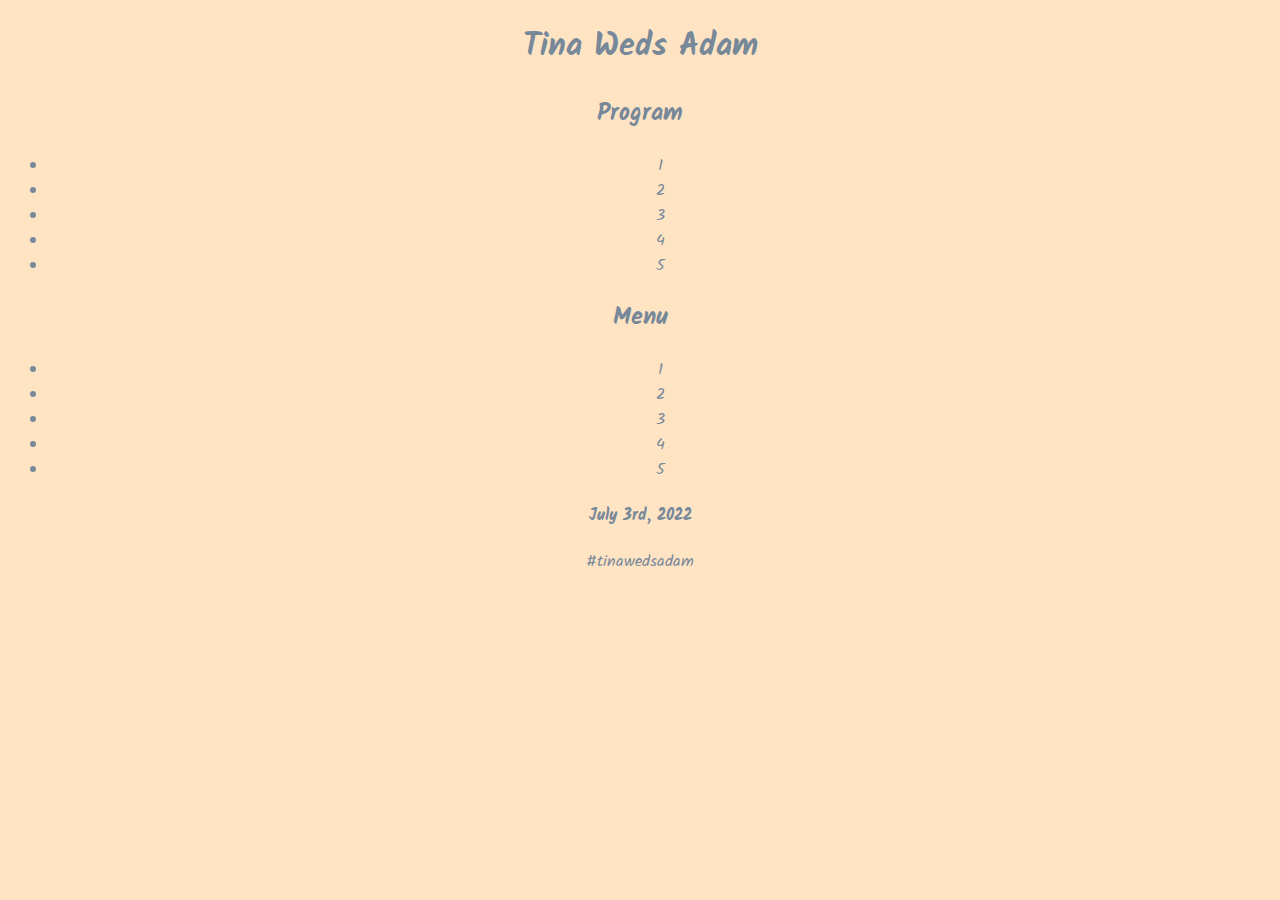
==== index.html @ 480d2d71 "init" ====
<!DOCTYPE html>
<html lang="en">
<head>
    <meta charset="UTF-8">
    <meta http-equiv="X-UA-Compatible" content="IE=edge">
    <meta name="viewport" content="width=device-width, initial-scale=1.0">
    <title>Event Details | Tina Weds Adam</title>
    <link rel="stylesheet" href="style.css">
</head>
<body>
    <header>
        <h1>Tina Weds Adam</h1>
    </header>
    <main>
        <div>
            <h2>Program</h2>
            <div>
                <ul>
                    <li>1</li>
                    <li>2</li>
                    <li>3</li>
                    <li>4</li>
                    <li>5</li>
                </ul>
            </div>
        </div>
        <div>
            <h2>Menu</h2>
            <div>
                <ul>
                    <li>1</li>
                    <li>2</li>
                    <li>3</li>
                    <li>4</li>
                    <li>5</li>
                </ul>
            </div>
        </div>
    </main>
    <footer>
        <h4>July 3rd, 2022</h4>
        #tinawedsadam
        <script src="script.js"></script>
    </footer>
</body>
</html>
---- style.css ----
@import url('https://fonts.googleapis.com/css2?family=Kalam&family=Parisienne&family=Ubuntu&display=swap');

body {
    font-family: 'Kalam', cursive;
    background-color: bisque;
    color: lightslategray;
    text-align: center;
}
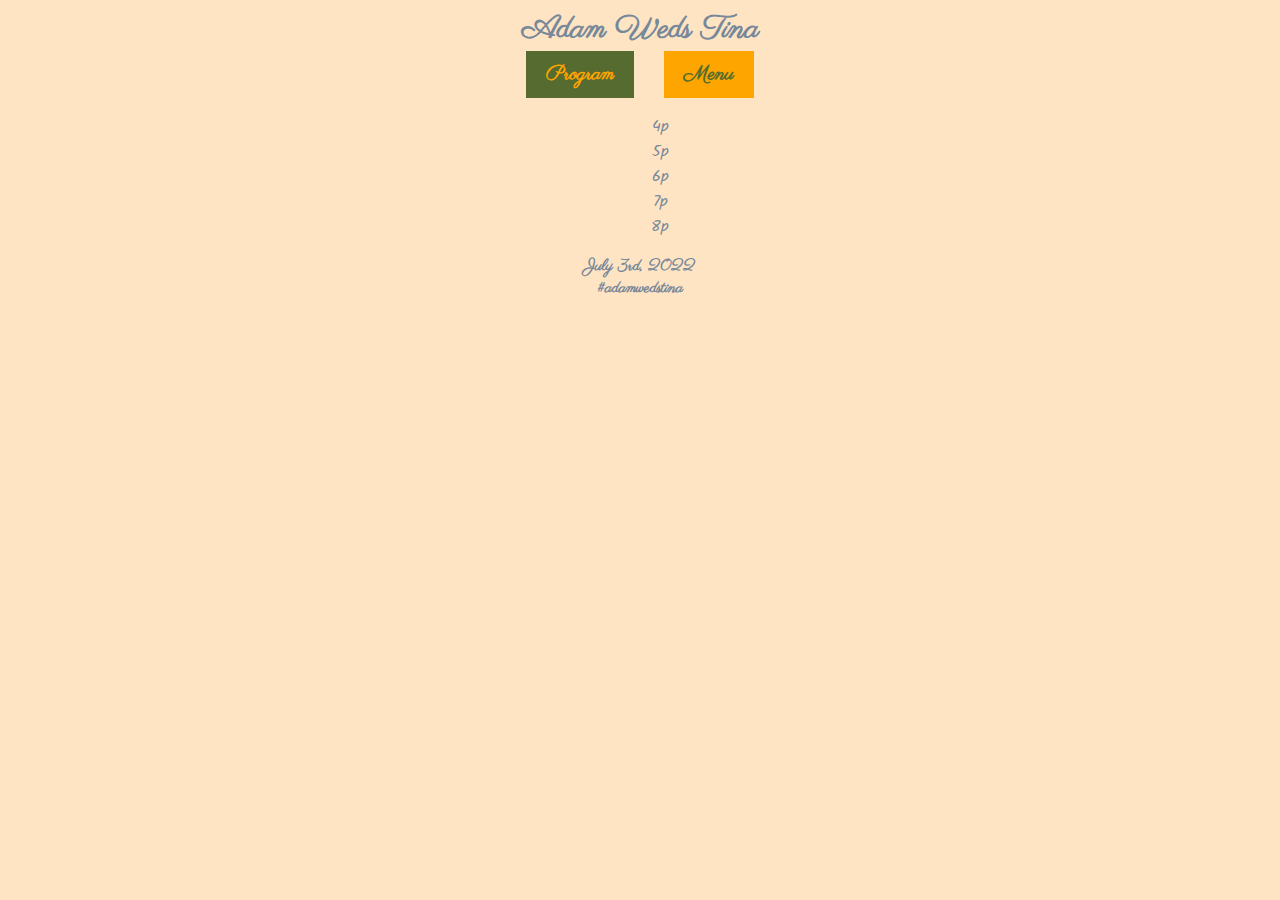
==== commit c34bcab1: "add structure & functionality" ====
--- a/index.html
+++ b/index.html
@@ -4,42 +4,40 @@
     <meta charset="UTF-8">
     <meta http-equiv="X-UA-Compatible" content="IE=edge">
     <meta name="viewport" content="width=device-width, initial-scale=1.0">
-    <title>Event Details | Tina Weds Adam</title>
+    <title>Event Details | Adam Weds Tina</title>
     <link rel="stylesheet" href="style.css">
 </head>
 <body>
     <header>
-        <h1>Tina Weds Adam</h1>
+        <h1>Adam Weds Tina</h1>
     </header>
     <main>
-        <div>
-            <h2>Program</h2>
-            <div>
+        <div class="nav-btns">
+            <h2 class="nav program-header active">Program</h2>
+            <h2 class="nav menu-header">Menu</h2>
+        </div>
+        <div class="lists">
+            <div class="list program-list active">
                 <ul>
-                    <li>1</li>
-                    <li>2</li>
-                    <li>3</li>
-                    <li>4</li>
-                    <li>5</li>
+                    <li>4p</li>
+                    <li>5p</li>
+                    <li>6p</li>
+                    <li>7p</li>
+                    <li>8p</li>
                 </ul>
             </div>
-        </div>
-        <div>
-            <h2>Menu</h2>
-            <div>
+            <div class="list menu-list">
                 <ul>
-                    <li>1</li>
-                    <li>2</li>
-                    <li>3</li>
-                    <li>4</li>
-                    <li>5</li>
+                    <li>Appetizers</li>
+                    <li>Main Course</li>
+                    <li>Desserts</li>
                 </ul>
             </div>
         </div>
     </main>
     <footer>
         <h4>July 3rd, 2022</h4>
-        #tinawedsadam
+        <h4>#adamwedstina</h4>
         <script src="script.js"></script>
     </footer>
 </body>
--- a/style.css
+++ b/style.css
@@ -5,4 +5,50 @@
     background-color: bisque;
     color: lightslategray;
     text-align: center;
+}
+
+h1, h2, h3, h4 {
+    font-family: 'Parisienne', cursive;
+    padding: 0;
+    margin: 0;
+    user-select: none;
+}
+
+h2 {
+    background-color: orange;
+    color: darkolivegreen;
+    font-size: 20px;
+    padding: 10px 20px;
+}
+
+h2.active {
+    background-color: darkolivegreen;
+    color: orange;
+}
+
+ul {
+    list-style: none;
+}
+
+.nav-btns {
+    display: flex;
+    justify-content: center;
+    align-items: center;
+    gap: 30px;
+}
+
+.nav {
+    cursor: pointer;
+}
+
+.lists {
+    position: relative;
+}
+
+.list {
+    display: none;
+}
+
+.list.active {
+    display: block;
 }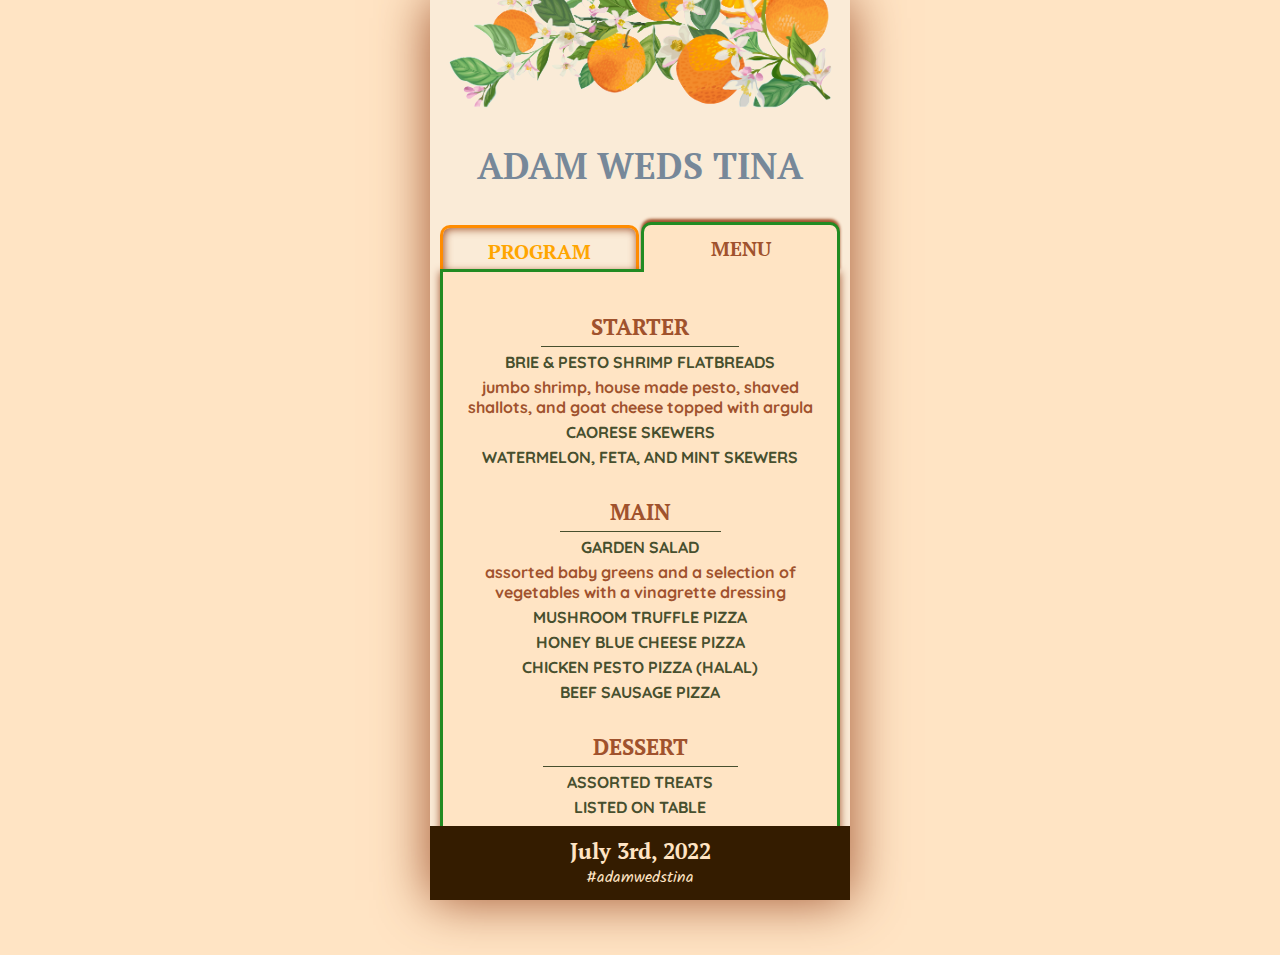
==== commit 88a5a978: "update styles & menu content" ====
--- a/index.html
+++ b/index.html
@@ -9,15 +9,16 @@
 </head>
 <body>
     <header>
+        <div class="header-img"></div>
         <h1>Adam Weds Tina</h1>
     </header>
     <main>
         <div class="nav-btns">
-            <h2 class="nav program-header active">Program</h2>
-            <h2 class="nav menu-header">Menu</h2>
+            <h2 class="nav program-header">Program</h2>
+            <h2 class="nav menu-header active">Menu</h2>
         </div>
         <div class="lists">
-            <div class="list program-list active">
+            <div class="list program-list">
                 <ul>
                     <li>4p</li>
                     <li>5p</li>
@@ -26,18 +27,36 @@
                     <li>8p</li>
                 </ul>
             </div>
-            <div class="list menu-list">
+            <div class="list menu-list active">
                 <ul>
-                    <li>Appetizers</li>
-                    <li>Main Course</li>
-                    <li>Desserts</li>
+                    <li>
+                        <h2 class="category first">Starter</h2>
+                        <h3 class="food">Brie & pesto shrimp flatbreads</h3>
+                        <h3 class="food-description">jumbo shrimp, house made pesto, shaved shallots, and goat cheese topped with argula</h3>
+                        <h3 class="food">Caorese skewers</h3>
+                        <h3 class="food">watermelon, feta, and mint skewers</h3>
+                    </li>
+                    <li>
+                        <h2 class="category">Main</h2>
+                        <h3 class="food">Garden salad</h3>
+                        <h3 class="food-description">assorted baby greens and a selection of vegetables with a vinagrette dressing</h3>
+                        <h3 class="food">Mushroom Truffle Pizza</h3>
+                        <h3 class="food">Honey Blue Cheese pizza</h3>
+                        <h3 class="food">chicken pesto Pizza (Halal)</h3>
+                        <h3 class="food">Beef Sausage Pizza</h3>
+                    </li>
+                    <li>
+                        <h2 class="category">Dessert</h2>
+                        <h3 class="food">Assorted treats</h3>
+                        <h3 class="food">listed on table</h3>
+                    </li>
                 </ul>
             </div>
         </div>
     </main>
     <footer>
         <h4>July 3rd, 2022</h4>
-        <h4>#adamwedstina</h4>
+        <p>#adamwedstina</p>
         <script src="script.js"></script>
     </footer>
 </body>
--- a/style.css
+++ b/style.css
@@ -1,54 +1,173 @@
-@import url('https://fonts.googleapis.com/css2?family=Kalam&family=Parisienne&family=Ubuntu&display=swap');
+@import url('https://fonts.googleapis.com/css2?family=Kalam&family=PT+Serif&family=Quicksand:wght@300&display=swap');
+
+:root {
+    --page-bg: bisque;
+    --body-bg: antiquewhite;
+    --page-shadow: sienna;
+    --main-text: lightslategray;
+    --dark-text: #474F2E;
+    --active-card: forestgreen;
+    --active-card-bg: bisque;
+    --active-text: sienna;
+    --inactive-card: darkorange;
+    --inactive-text: orange;
+    --footer-bg: #341C00;
+}
+
+html {
+    font-family: 'Kalam', cursive;
+    background-color: var(--page-bg);
+    color: var(--main-text);
+    text-align: center;
+    margin: 0;
+    padding: 0;
+}
 
 body {
-    font-family: 'Kalam', cursive;
-    background-color: bisque;
-    color: lightslategray;
-    text-align: center;
+    background-color: var(--body-bg);
+    /* background-image: url('./img/paper1.jpg');
+    background-blend-mode: luminosity; */
+    box-sizing: border-box;
+    max-width: 420px;
+    height: 100vh;
+    margin: auto;
+    padding: 0 10px 100px;
+    box-shadow: 0 0 50px var(--page-shadow);
+}
+
+.header-img {
+    aspect-ratio: 2.32;
+    max-width: 420px;
+    background-color: var(--body-bg);
+    background-image: url(./img/orange-branch.png);
+    background-repeat: no-repeat;
+    background-size: cover;
+    background-blend-mode: darken;
+    position: relative;
+    top: -60px;
 }
 
 h1, h2, h3, h4 {
-    font-family: 'Parisienne', cursive;
+    font-family: 'PT Serif', serif;
+    text-transform: uppercase;
     padding: 0;
     margin: 0;
     user-select: none;
 }
 
-h2 {
-    background-color: orange;
-    color: darkolivegreen;
+h1 {
+    font-size: 36px;
+    position: relative;
+    top: -30px;
+}
+
+h2.nav {
+    border: 3px solid var(--inactive-card);
+    background-color: var(--body-bg);
+    border-bottom: none;
+    color: var(--inactive-text);
     font-size: 20px;
     padding: 10px 20px;
+    border-radius: 10px 10px 0 0;
+    box-shadow: 1px 1px 9px var(--page-shadow) inset;
+    cursor: pointer;
+    width: 50%;
 }
 
-h2.active {
-    background-color: darkolivegreen;
-    color: orange;
+h2.nav.active {
+    border: 3px solid var(--active-card);
+    border-bottom: none;
+    background-color: var(--active-card-bg);
+    color: var(--active-text);
+    box-shadow: 0px -3px 3px var(--page-shadow);
+    position: relative;
+    top: -3px;
+    z-index: 1;
+}
+
+h2.category {
+    color: var(--active-text);
+    font-size: 22px;
+    border-bottom: 1px solid var(--dark-text);
+    margin-bottom: 5px;
+    width: fit-content;
+    padding: 5px 50px;
+    margin: 25px auto 5px;
+}
+
+h2.category.first {
+    margin-top: 5px;
+}
+
+h3 {
+    font-family: 'Quicksand', sans-serif;
+    font-size: 16px;
+    margin-bottom: 5px;
+}
+
+.food {
+    color: var(--dark-text);
+}
+
+.food-description {
+    text-transform: lowercase;
+}
+
+h4 {
+    font-family: 'PT Serif', serif;;
+    font-size: 22px;
+    text-transform: unset;
+}
+
+p {
+    margin: 0;
+    padding: 0;
 }
 
 ul {
     list-style: none;
+    margin: 0;
+    padding: 0;
 }
 
 .nav-btns {
     display: flex;
     justify-content: center;
     align-items: center;
-    gap: 30px;
-}
-
-.nav {
-    cursor: pointer;
+    gap: 2px;
+    position: relative;
+    top: 6px;
 }
 
 .lists {
     position: relative;
+    padding-bottom: 100px;
 }
 
 .list {
     display: none;
+    border: 3px solid var(--active-card);
+    border-radius: 0 0 20px 20px;
+    background-color: var(--active-card-bg);
+    color: var(--active-text);
+    padding: 30px 10px;
+    box-shadow: 0px 3px 9px var(--page-shadow);
 }
 
 .list.active {
     display: block;
+}
+
+footer {
+    display: flex;
+    flex-direction: column;
+    align-items: center;
+    justify-content: center;
+    width: 420px;
+    background-color: var(--footer-bg);
+    color: var(--active-card-bg);
+    position: fixed;
+    bottom: 0px;
+    left: calc(50vw - (420px/2));
+    padding: 10px 0;
 }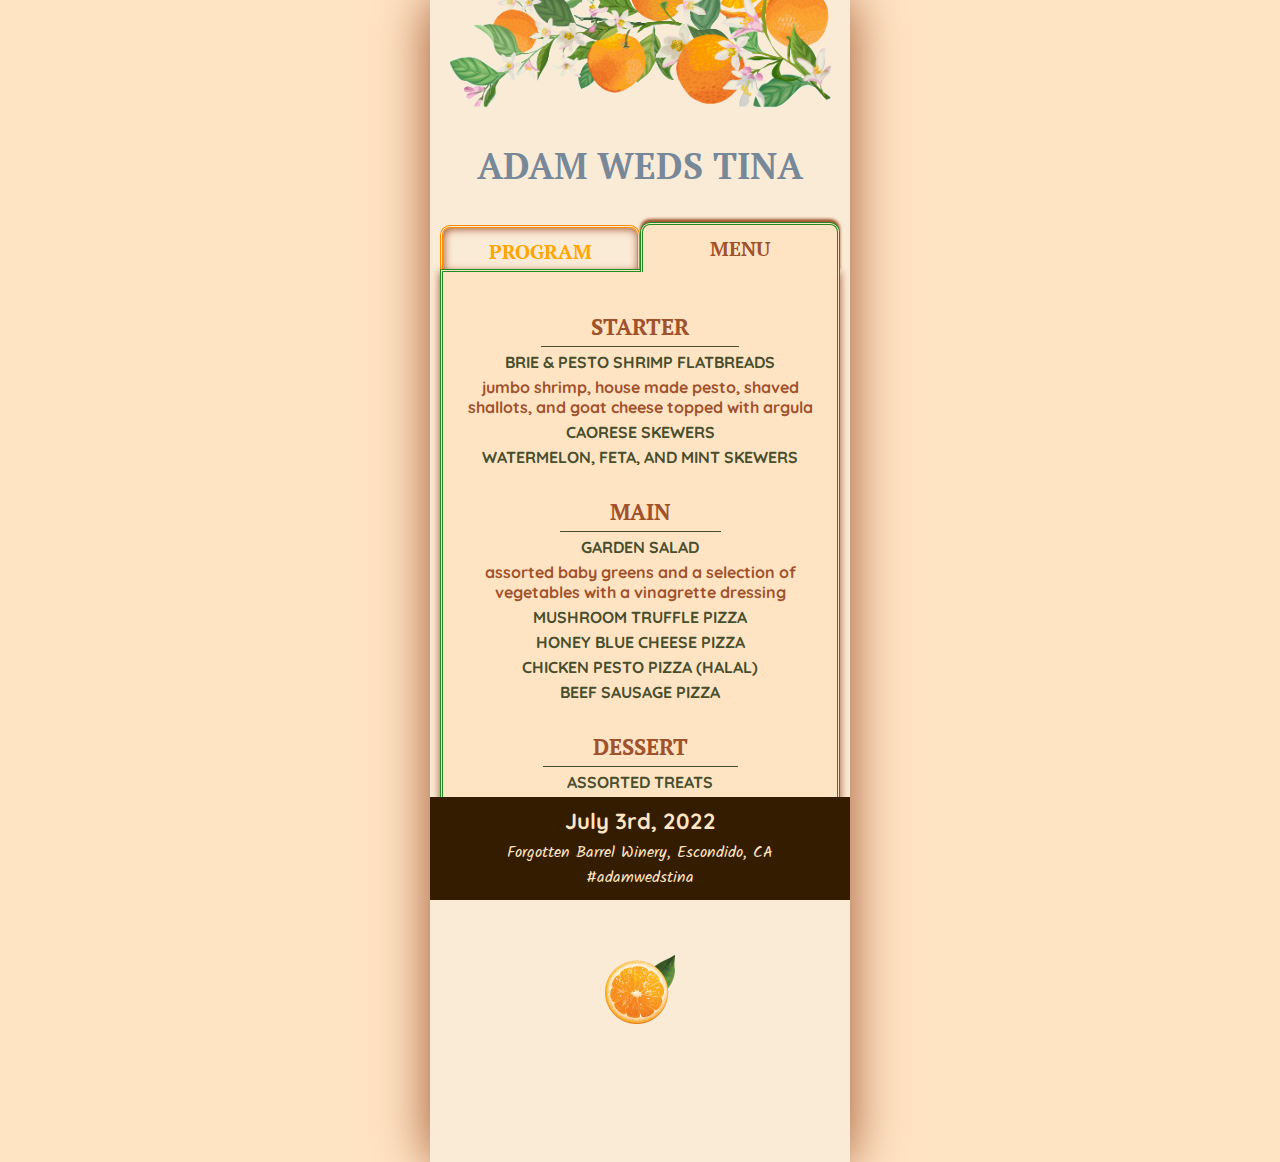
==== commit b91faae2: "update program styles+" ====
--- a/index.html
+++ b/index.html
@@ -20,11 +20,26 @@
         <div class="lists">
             <div class="list program-list">
                 <ul>
-                    <li>4p</li>
-                    <li>5p</li>
-                    <li>6p</li>
-                    <li>7p</li>
-                    <li>8p</li>
+                    <li>
+                        <h2 class="category time first">4:00 pm</h2>
+                        <h3 class="description">[ event description ]</h3>
+                    </li>
+                    <li>
+                        <h2 class="category time">4:30 pm</h2>
+                        <h3 class="description">[ event description ]</h3>
+                    </li>
+                    <li>
+                        <h2 class="category time">5:00 pm</h2>
+                        <h3 class="description">[ event description ]</h3>
+                    </li>
+                    <li>
+                        <h2 class="category time">5:30 pm</h2>
+                        <h3 class="description">[ event description ]</h3>
+                    </li>
+                    <li>
+                        <h2 class="category time">6:00 pm</h2>
+                        <h3 class="description">[ event description ]</h3>
+                    </li>
                 </ul>
             </div>
             <div class="list menu-list active">
@@ -32,14 +47,14 @@
                     <li>
                         <h2 class="category first">Starter</h2>
                         <h3 class="food">Brie & pesto shrimp flatbreads</h3>
-                        <h3 class="food-description">jumbo shrimp, house made pesto, shaved shallots, and goat cheese topped with argula</h3>
+                        <h3 class="description">jumbo shrimp, house made pesto, shaved shallots, and goat cheese topped with argula</h3>
                         <h3 class="food">Caorese skewers</h3>
                         <h3 class="food">watermelon, feta, and mint skewers</h3>
                     </li>
                     <li>
                         <h2 class="category">Main</h2>
                         <h3 class="food">Garden salad</h3>
-                        <h3 class="food-description">assorted baby greens and a selection of vegetables with a vinagrette dressing</h3>
+                        <h3 class="description">assorted baby greens and a selection of vegetables with a vinagrette dressing</h3>
                         <h3 class="food">Mushroom Truffle Pizza</h3>
                         <h3 class="food">Honey Blue Cheese pizza</h3>
                         <h3 class="food">chicken pesto Pizza (Halal)</h3>
@@ -53,9 +68,11 @@
                 </ul>
             </div>
         </div>
+        <img class="orange" src="./img/orange.png">
     </main>
     <footer>
         <h4>July 3rd, 2022</h4>
+        <p>Forgotten Barrel Winery, Escondido, CA</p>
         <p>#adamwedstina</p>
         <script src="script.js"></script>
     </footer>
--- a/style.css
+++ b/style.css
@@ -29,7 +29,7 @@
     background-blend-mode: luminosity; */
     box-sizing: border-box;
     max-width: 420px;
-    height: 100vh;
+    min-height: 100vh;
     margin: auto;
     padding: 0 10px 100px;
     box-shadow: 0 0 50px var(--page-shadow);
@@ -62,7 +62,7 @@
 }
 
 h2.nav {
-    border: 3px solid var(--inactive-card);
+    border: 3px double var(--inactive-card);
     background-color: var(--body-bg);
     border-bottom: none;
     color: var(--inactive-text);
@@ -75,7 +75,7 @@
 }
 
 h2.nav.active {
-    border: 3px solid var(--active-card);
+    border: 3px double var(--active-card);
     border-bottom: none;
     background-color: var(--active-card-bg);
     color: var(--active-text);
@@ -99,6 +99,10 @@
     margin-top: 5px;
 }
 
+h2.category.time {
+    text-align: left;
+}
+
 h3 {
     font-family: 'Quicksand', sans-serif;
     font-size: 16px;
@@ -109,14 +113,15 @@
     color: var(--dark-text);
 }
 
-.food-description {
+.description {
     text-transform: lowercase;
 }
 
 h4 {
-    font-family: 'PT Serif', serif;;
+    font-family: 'Quicksand', sans-serif;
     font-size: 22px;
     text-transform: unset;
+    margin-bottom: 5px;
 }
 
 p {
@@ -134,7 +139,6 @@
     display: flex;
     justify-content: center;
     align-items: center;
-    gap: 2px;
     position: relative;
     top: 6px;
 }
@@ -146,7 +150,7 @@
 
 .list {
     display: none;
-    border: 3px solid var(--active-card);
+    border: 3px double var(--active-card);
     border-radius: 0 0 20px 20px;
     background-color: var(--active-card-bg);
     color: var(--active-text);
@@ -156,6 +160,11 @@
 
 .list.active {
     display: block;
+}
+
+.orange {
+    width: 70px;
+    margin-bottom: 30px;
 }
 
 footer {
@@ -170,4 +179,5 @@
     bottom: 0px;
     left: calc(50vw - (420px/2));
     padding: 10px 0;
+    z-index: 10;
 }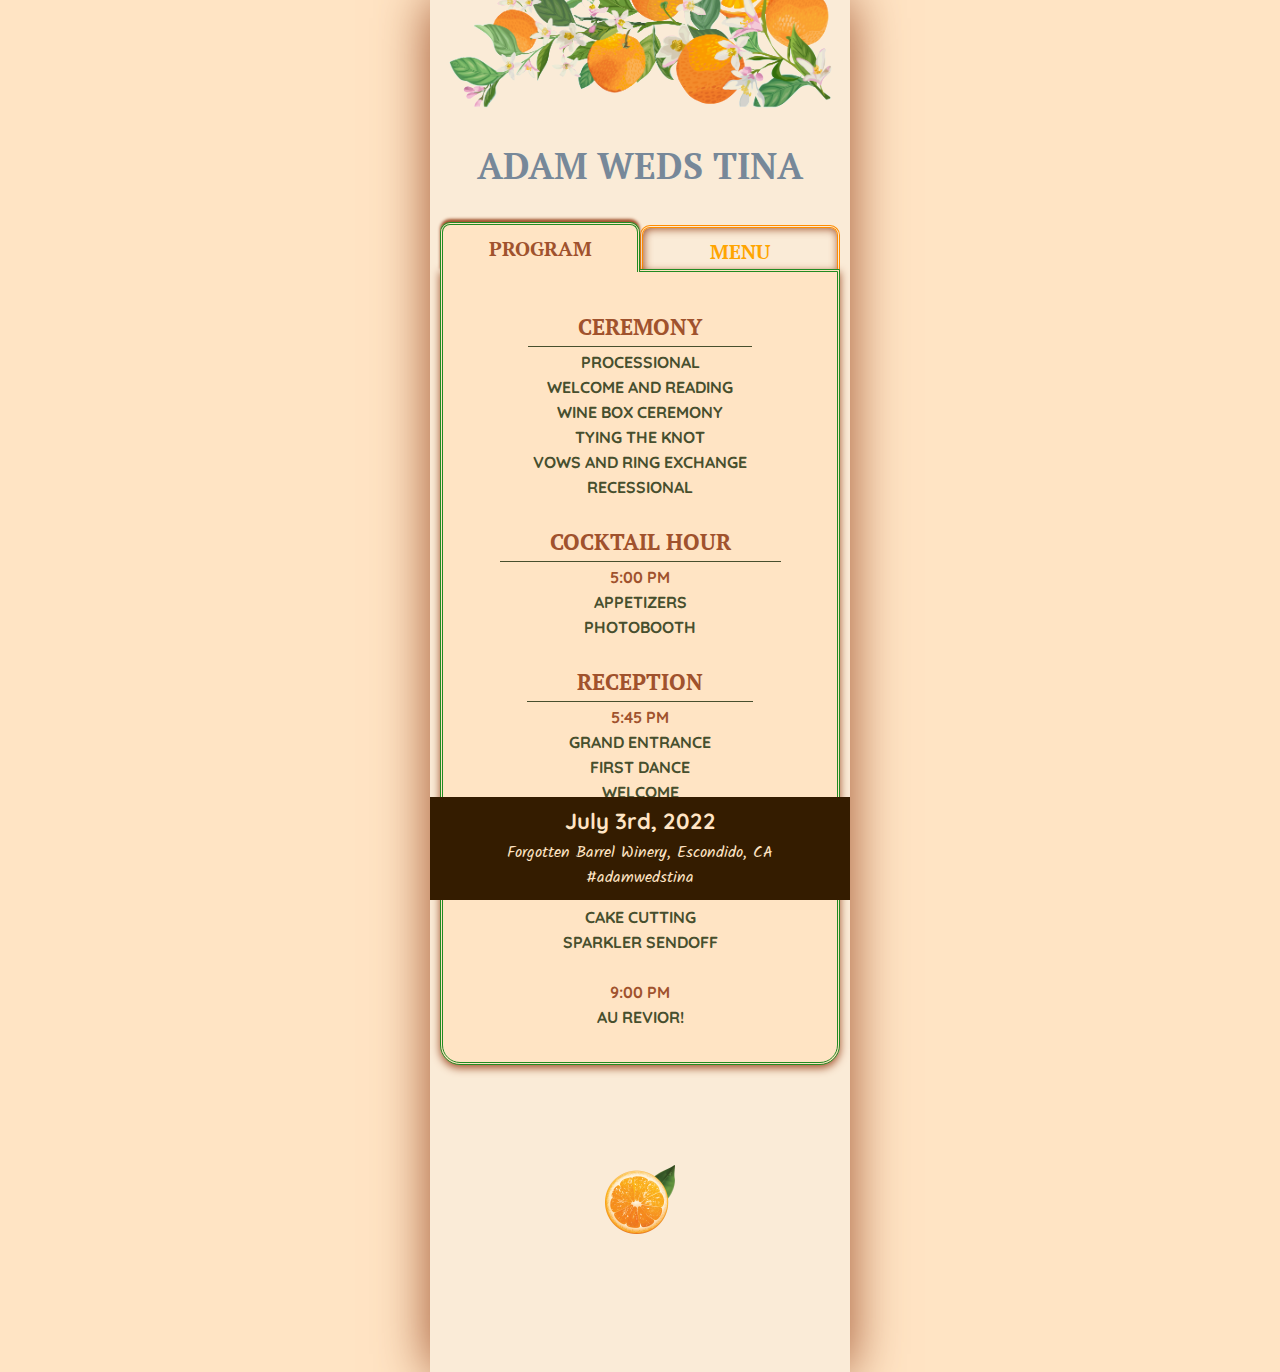
==== commit ccd25500: "finishing details" ====
--- a/index.html
+++ b/index.html
@@ -14,61 +14,86 @@
     </header>
     <main>
         <div class="nav-btns">
-            <h2 class="nav program-header">Program</h2>
-            <h2 class="nav menu-header active">Menu</h2>
+            <h2 class="nav program-header active">Program</h2>
+            <h2 class="nav menu-header">Menu</h2>
         </div>
         <div class="lists">
-            <div class="list program-list">
+            <div class="list program-list active">
                 <ul>
                     <li>
-                        <h2 class="category time first">4:00 pm</h2>
-                        <h3 class="description">[ event description ]</h3>
+                        <h2 class="category first">Ceremony</h2>
+                        <h3 class="title">Processional</h3>
+                        <h3 class="title">welcome and reading</h3>
+                        <h3 class="title">wine box ceremony</h3>
+                        <h3 class="title">Tying the knot</h3>
+                        <h3 class="title">vows and ring exchange</h3>
+                        <h3 class="title">recessional</h3>
                     </li>
                     <li>
-                        <h2 class="category time">4:30 pm</h2>
-                        <h3 class="description">[ event description ]</h3>
+                        <h2 class="category">Cocktail hour</h2>
+                        <h3 class="title time">5:00 pm</h3>
+                        <h3 class="title">Appetizers</h3>
+                        <h3 class="title">photobooth</h3>
                     </li>
                     <li>
-                        <h2 class="category time">5:00 pm</h2>
-                        <h3 class="description">[ event description ]</h3>
-                    </li>
-                    <li>
-                        <h2 class="category time">5:30 pm</h2>
-                        <h3 class="description">[ event description ]</h3>
-                    </li>
-                    <li>
-                        <h2 class="category time">6:00 pm</h2>
-                        <h3 class="description">[ event description ]</h3>
+                        <h2 class="category">Reception</h2>
+                        <h3 class="title time">5:45 pm</h3>
+                        <h3 class="title">grand entrance</h3>
+                        <h3 class="title">first dance</h3>
+                        <h3 class="title">welcome</h3>
+                        <h3 class="title">dinner</h3>
+                        <h3 class="title">toasts</h3>
+                        <h3 class="title">parent dances</h3>
+                        <h3 class="title">dancing</h3>
+                        <h3 class="title">cake cutting</h3>
+                        <h3 class="title">sparkler sendoff</h3>
+                        <br />
+                        <h3 class="title time">9:00 pm</h3>
+                        <h3 class="title">Au Revior!</h3>
                     </li>
                 </ul>
             </div>
-            <div class="list menu-list active">
+            <div class="list menu-list">
                 <ul>
                     <li>
                         <h2 class="category first">Starter</h2>
-                        <h3 class="food">Brie & pesto shrimp flatbreads</h3>
-                        <h3 class="description">jumbo shrimp, house made pesto, shaved shallots, and goat cheese topped with argula</h3>
-                        <h3 class="food">Caorese skewers</h3>
-                        <h3 class="food">watermelon, feta, and mint skewers</h3>
+                        <h3 class="title">Brie & pesto shrimp flatbreads</h3>
+                        <h3 class="description">
+                            jumbo shrimp, house made pesto, shaved shallots, and goat cheese
+                            <br />topped with argula
+                        </h3>
+                        <br />
+                        <h3 class="title">Caprese skewers</h3>
+                        <br />
+                        <h3 class="title">watermelon, feta, and mint skewers</h3>
                     </li>
                     <li>
                         <h2 class="category">Main</h2>
-                        <h3 class="food">Garden salad</h3>
+                        <h3 class="title">Garden salad</h3>
                         <h3 class="description">assorted baby greens and a selection of vegetables with a vinagrette dressing</h3>
-                        <h3 class="food">Mushroom Truffle Pizza</h3>
-                        <h3 class="food">Honey Blue Cheese pizza</h3>
-                        <h3 class="food">chicken pesto Pizza (Halal)</h3>
-                        <h3 class="food">Beef Sausage Pizza</h3>
+                        <br />
+                        <h3 class="title">Caesar salad</h3>
+                        <h3 class="description">salad with homemade garlic-roasted croutons</h3>
+                        <br />
+                        <h3 class="title">Mushroom Truffle Pizza</h3>
+                        <br />
+                        <h3 class="title">Honey Blue Cheese pizza</h3>
+                        <br />
+                        <h3 class="title">chicken pesto Pizza (Halal)</h3>
+                        <br />
+                        <h3 class="title">Beef Sausage Pizza</h3>
                     </li>
                     <li>
                         <h2 class="category">Dessert</h2>
-                        <h3 class="food">Assorted treats</h3>
-                        <h3 class="food">listed on table</h3>
+                        <h3 class="title">Assorted treats</h3>
+                        <h3 class="description">see treat table for full list</h3>
                     </li>
                 </ul>
             </div>
         </div>
-        <img class="orange" src="./img/orange.png">
+        <a href="./orange.html">
+            <img class="orange" src="./img/orange.png">
+        </a>
     </main>
     <footer>
         <h4>July 3rd, 2022</h4>
--- a/style.css
+++ b/style.css
@@ -99,18 +99,18 @@
     margin-top: 5px;
 }
 
-h2.category.time {
-    text-align: left;
-}
-
 h3 {
     font-family: 'Quicksand', sans-serif;
     font-size: 16px;
     margin-bottom: 5px;
 }
 
-.food {
+.title {
     color: var(--dark-text);
+}
+
+.time {
+    color: var(--active-text);
 }
 
 .description {
@@ -167,6 +167,10 @@
     margin-bottom: 30px;
 }
 
+.banana {
+    width: 150px;
+}
+
 footer {
     display: flex;
     flex-direction: column;
